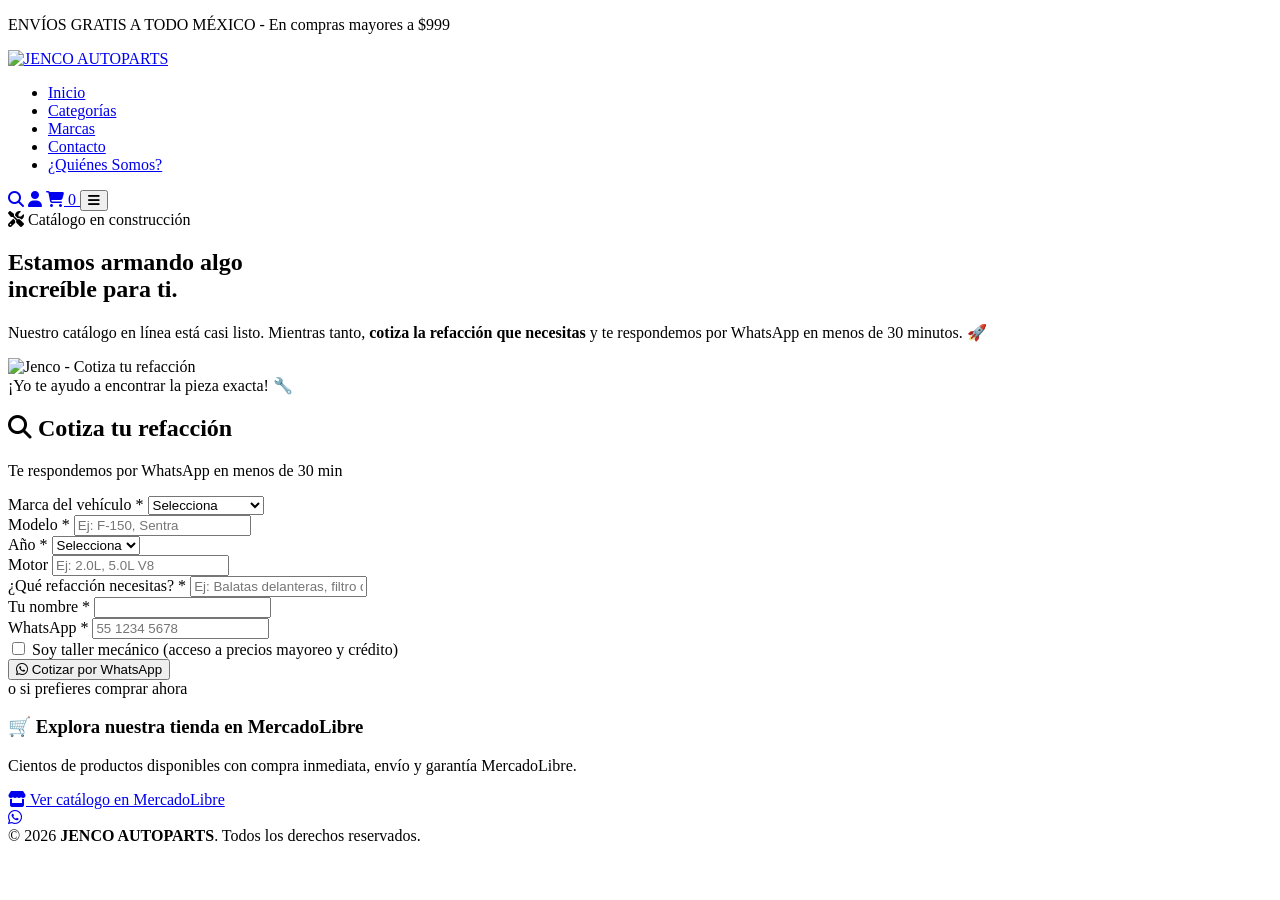
==== catalogo.html @ 68e2abe4 "Add files via upload" ====
<!DOCTYPE html>
<html lang="es">
<head>
  <meta charset="UTF-8">
  <meta name="viewport" content="width=device-width, initial-scale=1.0">
  <title>Catálogo — JENCO AUTOPARTS</title>
  <meta name="description" content="Estamos trabajando en nuestro catálogo en línea. Mientras tanto, cotiza tu refacción por WhatsApp y te respondemos en minutos.">

  <link rel="icon" type="image/png" href="assets/logos/jenco-iso-32.png">
  <link rel="preconnect" href="https://fonts.googleapis.com">
  <link rel="preconnect" href="https://fonts.gstatic.com" crossorigin>
  <link href="https://fonts.googleapis.com/css2?family=Bebas+Neue&family=Inter:wght@400;500;600;700&display=swap" rel="stylesheet">
  <link rel="stylesheet" href="https://cdnjs.cloudflare.com/ajax/libs/font-awesome/6.5.1/css/all.min.css">
  <link rel="stylesheet" href="css/styles.css">
  <link rel="stylesheet" href="css/catalogo.css">
</head>
<body>

  <!-- TOP BAR -->
  <div class="topbar">
    <p class="topbar__text">
      <span class="topbar__highlight">ENVÍOS GRATIS A TODO MÉXICO - </span> 
      En compras mayores a $999
    </p>
  </div>

  <!-- HEADER (idéntico al index) -->
  <header class="header">
    <div class="container header__container">
      <a href="index.html" class="header__logo" aria-label="Inicio - JENCO AUTOPARTS">
        <img src="assets/logos/jenco-logo-color.png" alt="JENCO AUTOPARTS">
      </a>
      <nav class="nav" id="mainNav">
        <ul class="nav__list">
          <li><a href="index.html" class="nav__link">Inicio</a></li>
          <li><a href="index.html#categorias" class="nav__link">Categorías</a></li>
          <li><a href="index.html#marcas" class="nav__link">Marcas</a></li>
          <li><a href="contacto.html" class="nav__link">Contacto</a></li>
          <li><a href="index.html#nosotros" class="nav__link">¿Quiénes Somos?</a></li>
        </ul>
      </nav>
      <div class="header__actions">
        <a href="catalogo.html" class="header__action" aria-label="Buscar"><i class="fas fa-search"></i></a>
        <a href="catalogo.html" class="header__action" aria-label="Mi cuenta"><i class="fas fa-user"></i></a>
        <a href="catalogo.html" class="header__action" aria-label="Carrito de compras">
          <i class="fas fa-shopping-cart"></i>
          <span class="cart-badge">0</span>
        </a>
        <button class="menu-toggle" id="menuToggle" aria-label="Menú"><i class="fas fa-bars"></i></button>
      </div>
    </div>
  </header>

  <main>

    <!-- ============================================
         CATÁLOGO EN CONSTRUCCIÓN + COTIZADOR
         ============================================ -->
    <section class="section catalogo-wip">
      <div class="container">

        <!-- Encabezado "en construcción" -->
        <div class="wip-header">
          <span class="wip-badge">
            <i class="fas fa-screwdriver-wrench"></i> Catálogo en construcción
          </span>
          <h1 class="wip-title">
            Estamos armando algo<br>
            <span class="wip-title-accent">increíble para ti.</span>
          </h1>
          <p class="wip-subtitle">
            Nuestro catálogo en línea está casi listo. Mientras tanto,
            <strong>cotiza la refacción que necesitas</strong> y te respondemos
            por WhatsApp en menos de 30 minutos. 🚀
          </p>
        </div>

        <!-- Cotizador + Jenco -->
        <div class="cotizador-wrap">

          <!-- Jenco a la izquierda -->
          <div class="cotizador-jenco">
            <img src="assets/jenco/jenco-pose-09.png" alt="Jenco - Cotiza tu refacción">
            <div class="cotizador-jenco__bubble">
              ¡Yo te ayudo a encontrar la pieza exacta! 🔧
            </div>
          </div>

          <!-- Formulario a la derecha -->
          <div class="cotizador-card" id="cotizar">
            <div class="cotizador-card__header">
              <h2><i class="fas fa-magnifying-glass"></i> Cotiza tu refacción</h2>
              <p>Te respondemos por WhatsApp en menos de 30 min</p>
            </div>

            <form class="cotizador-form" id="quoteForm">
              <div class="form-group">
                <label>Marca del vehículo *</label>
                <select name="marca" required>
                  <option value="">Selecciona</option>
                  <option>Ford</option><option>Chevrolet</option><option>Nissan</option>
                  <option>Toyota</option><option>Volkswagen</option><option>Honda</option>
                  <option>Mazda</option><option>Hyundai</option><option>Kia</option>
                  <option>Dodge</option><option>Jeep</option><option>Ram</option>
                  <option>Mitsubishi</option><option>Renault</option><option>Seat</option>
                  <option>BMW</option><option>Mercedes-Benz</option><option>Audi</option>
                  <option>Otra</option>
                </select>
              </div>

              <div class="form-group">
                <label>Modelo *</label>
                <input type="text" name="modelo" placeholder="Ej: F-150, Sentra" required>
              </div>

              <div class="form-group">
                <label>Año *</label>
                <select name="anio" required>
 		 <option value="">Selecciona</option>
 		 <option>2025</option><option>2024</option><option>2023</option>
  		<option>2022</option><option>2021</option><option>2020</option>
  		<option>2019</option><option>2018</option><option>2017</option>
  		<option>2016</option><option>2015</option><option>2014</option>
  		<option>2013</option><option>2012</option><option>2011</option>
  		<option>2010</option><option>2009</option><option>2008</option>
  		<option>2007</option><option>2006</option><option>2005</option>
  		<option>2004</option><option>2003</option><option>2002</option>
  		<option>2001</option><option>2000</option><option>1999</option>
  		<option>1998</option><option>1997</option><option>1996</option>
  		<option>1995</option>
	     </select>              
             </div>

              <div class="form-group">
                <label>Motor</label>
                <input type="text" name="motor" placeholder="Ej: 2.0L, 5.0L V8">
              </div>

              <div class="form-group form-group--full">
                <label>¿Qué refacción necesitas? *</label>
                <input type="text" name="refaccion" placeholder="Ej: Balatas delanteras, filtro de aire, batería" required>
              </div>

              <div class="form-group">
                <label>Tu nombre *</label>
                <input type="text" name="nombre" required>
              </div>

              <div class="form-group">
                <label>WhatsApp *</label>
                <input type="tel" name="telefono" placeholder="55 1234 5678" required>
              </div>

              <div class="form-group form-group--full checkbox-group">
                <label>
                  <input type="checkbox" name="es_taller" value="Sí">
                  Soy taller mecánico (acceso a precios mayoreo y crédito)
                </label>
              </div>

              <button type="submit" class="btn btn--primary btn--block">
                <i class="fab fa-whatsapp"></i> Cotizar por WhatsApp
              </button>
            </form>
          </div>

        </div>

      </div>

        <!-- Separador + opción MercadoLibre -->
        <div class="meli-divider">
          <span>o si prefieres comprar ahora</span>
        </div>

        <div class="meli-cta">
          <h3>🛒 Explora nuestra tienda en MercadoLibre</h3>
          <p>Cientos de productos disponibles con compra inmediata, envío y garantía MercadoLibre.</p>
          <a href="https://www.mercadolibre.com.mx/pagina/jencoautoparts"
             target="_blank" rel="noopener" class="btn btn--meli">
            <i class="fas fa-store"></i> Ver catálogo en MercadoLibre
          </a>
        </div>

    </section>

  </main>

  <!-- BOTÓN FLOTANTE WHATSAPP -->
  <a href="https://wa.me/525564530422?text=Hola%20JENCO,%20me%20interesa%20cotizar%20una%20refacción"
     target="_blank" rel="noopener" class="whatsapp-float" title="Cotiza por WhatsApp">
    <i class="fab fa-whatsapp"></i>
  </a>

  <!-- FOOTER -->
  <footer class="footer">
    <div class="container">
      <div class="footer__bottom">
        <div class="footer__copyright">
          © 2026 <strong>JENCO AUTOPARTS</strong>. Todos los derechos reservados.
        </div>
      </div>
    </div>
  </footer>

  <script src="js/main.js"></script>
  <script src="js/catalogo.js"></script>
</body>
</html>
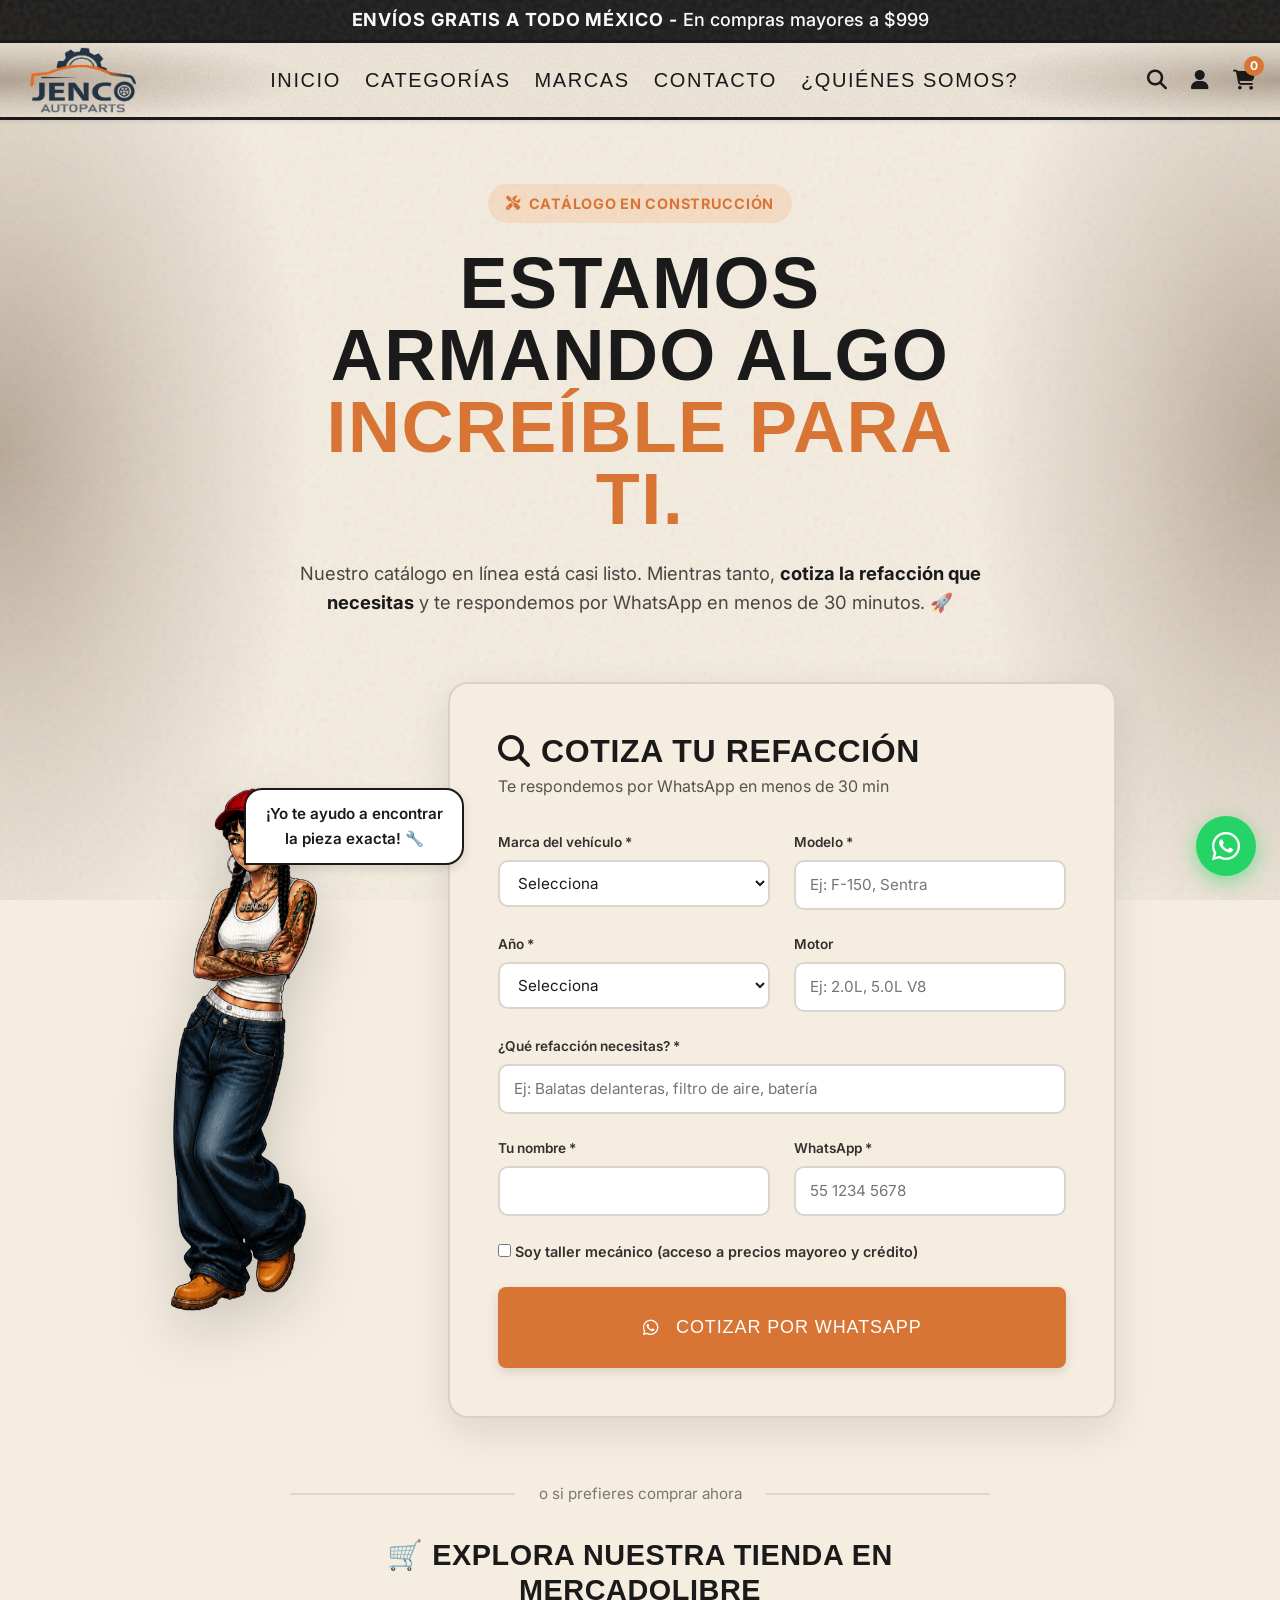
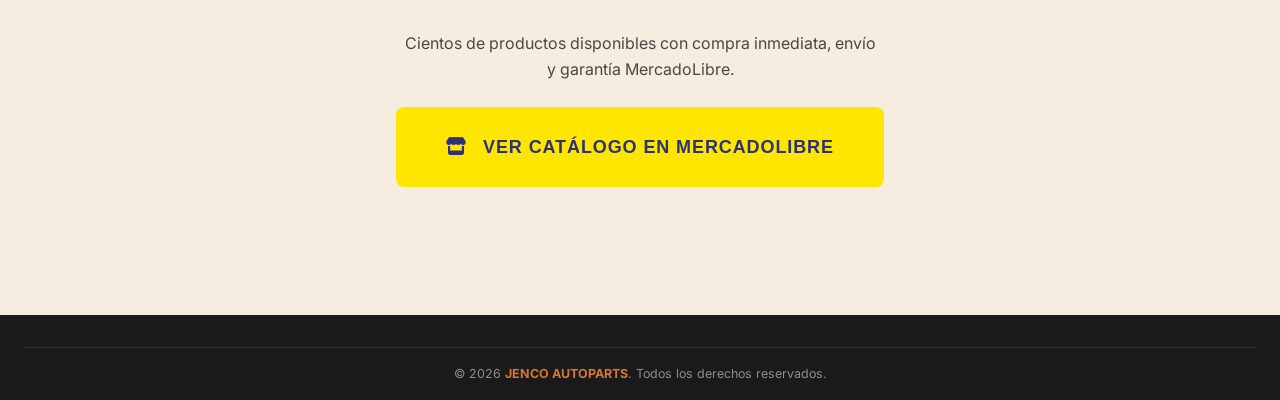
==== commit 00888a1d: "Add files via upload" ====
--- a/catalogo.html
+++ b/catalogo.html
@@ -6,7 +6,7 @@
   <title>Catálogo — JENCO AUTOPARTS</title>
   <meta name="description" content="Estamos trabajando en nuestro catálogo en línea. Mientras tanto, cotiza tu refacción por WhatsApp y te respondemos en minutos.">
 
-  <link rel="icon" type="image/png" href="assets/logos/jenco-iso-32.png">
+  <link rel="icon" type="image/png" href="logos/jenco-iso-32.png">
   <link rel="preconnect" href="https://fonts.googleapis.com">
   <link rel="preconnect" href="https://fonts.gstatic.com" crossorigin>
   <link href="https://fonts.googleapis.com/css2?family=Bebas+Neue&family=Inter:wght@400;500;600;700&display=swap" rel="stylesheet">
@@ -28,7 +28,7 @@
   <header class="header">
     <div class="container header__container">
       <a href="index.html" class="header__logo" aria-label="Inicio - JENCO AUTOPARTS">
-        <img src="assets/logos/jenco-logo-color.png" alt="JENCO AUTOPARTS">
+        <img src="logos/jenco-logo-color.png" alt="JENCO AUTOPARTS">
       </a>
       <nav class="nav" id="mainNav">
         <ul class="nav__list">
@@ -80,7 +80,7 @@
 
           <!-- Jenco a la izquierda -->
           <div class="cotizador-jenco">
-            <img src="assets/jenco/jenco-pose-09.png" alt="Jenco - Cotiza tu refacción">
+            <img src="jenco/jenco-pose-09.png" alt="Jenco - Cotiza tu refacción">
             <div class="cotizador-jenco__bubble">
               ¡Yo te ayudo a encontrar la pieza exacta! 🔧
             </div>
--- a/css/styles.css
+++ b/css/styles.css
@@ -0,0 +1,28 @@
+/* ============================================
+   JENCO AUTOPARTS - HOJA PRINCIPAL
+   Importa todos los demás archivos CSS
+   ============================================ */
+
+@import url('reset.css');
+@import url('variables.css');
+@import url('base.css');
+@import url('components.css');
+
+/* ============================================
+   JENCO AUTOPARTS - HOJA PRINCIPAL
+   ============================================ */
+
+@import url('reset.css');
+@import url('variables.css');
+@import url('base.css');
+@import url('components.css');
+@import url('hero.css');
+@import url('categorias.css');
+@import url('productos.css');
+@import url('marcas.css');
+@import url('beneficios.css');
+@import url('nosotros.css');
+@import url('contacto.css');   
+@import url('footer.css');
+
+
--- a/css/catalogo.css
+++ b/css/catalogo.css
@@ -0,0 +1,318 @@
+/* ============================================
+   CATÁLOGO EN CONSTRUCCIÓN
+   ============================================ */
+
+.catalogo-wip {
+  padding-top: var(--space-2xl);
+  padding-bottom: var(--space-2xl);
+}
+
+/* ---- Encabezado WIP ---- */
+.wip-header {
+  text-align: center;
+  max-width: 720px;
+  margin: 0 auto var(--space-2xl);
+}
+
+.wip-badge {
+  display: inline-flex;
+  align-items: center;
+  gap: 8px;
+  background-color: rgba(255, 107, 0, 0.12);
+  color: var(--color-orange);
+  font-weight: 700;
+  font-size: 0.9rem;
+  padding: 8px 18px;
+  border-radius: var(--radius-full);
+  text-transform: uppercase;
+  letter-spacing: 0.05em;
+  margin-bottom: var(--space-md);
+}
+
+.wip-title {
+  font-family: var(--font-display);
+  font-size: clamp(2.5rem, 6vw, 4.5rem);
+  line-height: 1;
+  color: var(--color-black);
+  margin-bottom: var(--space-md);
+}
+
+.wip-title-accent {
+  color: var(--color-orange);
+}
+
+.wip-subtitle {
+  font-size: 1.15rem;
+  color: rgba(0, 0, 0, 0.7);
+  line-height: 1.6;
+}
+
+.wip-subtitle strong {
+  color: var(--color-black);
+}
+
+/* ============================================
+   COTIZADOR + JENCO
+   ============================================ */
+
+.cotizador-wrap {
+  display: grid;
+  grid-template-columns: 0.8fr 1.2fr;
+  gap: var(--space-2xl);
+  align-items: center;
+  max-width: 1100px;
+  margin: 0 auto;
+}
+
+/* ---- Jenco ---- */
+.cotizador-jenco {
+  position: relative;
+  text-align: center;
+}
+
+.cotizador-jenco img {
+  width: 100%;
+  max-width: 380px;
+  height: auto;
+  filter: drop-shadow(0 20px 30px rgba(0, 0, 0, 0.18));
+}
+
+.cotizador-jenco__bubble {
+  position: absolute;
+  top: 0px;
+  right: -80px;
+  background-color: var(--color-white);
+  border: 2px solid var(--color-black);
+  border-radius: 18px;
+  padding: 12px 16px;
+  font-weight: 600;
+  font-size: 0.95rem;
+  max-width: 220px;
+  box-shadow: var(--shadow-md);
+}
+
+.cotizador-jenco__bubble::after {
+  content: '';
+  position: absolute;
+  bottom: -2px;
+  left: -2px;
+  width: 18px;
+  height: 18px;
+  background-color: var(--color-white);
+  border-right: 2px solid var(--color-black);
+  border-bottom: 2px solid var(--color-black);
+  transform: rotate(90deg);
+}
+
+/* ---- Tarjeta del formulario ---- */
+.cotizador-card {
+  background-color: var(--color-cream);
+  border: 2px solid rgba(70, 40, 15, 0.15);
+  border-radius: 20px;
+  padding: var(--space-xl);
+  box-shadow: 0 14px 40px rgba(0, 0, 0, 0.1);
+}
+
+.cotizador-card__header {
+  margin-bottom: var(--space-lg);
+}
+
+.cotizador-card__header h2 {
+  font-family: var(--font-display);
+  font-size: 2rem;
+  color: var(--color-black);
+  display: flex;
+  align-items: center;
+  gap: 10px;
+}
+
+.cotizador-card__header p {
+  color: rgba(0, 0, 0, 0.65);
+  margin-top: 4px;
+}
+
+/* ---- Formulario ---- */
+.cotizador-form {
+  display: grid;
+  grid-template-columns: 1fr 1fr;
+  gap: var(--space-md);
+}
+
+.form-group {
+  display: flex;
+  flex-direction: column;
+  gap: 6px;
+}
+
+.form-group--full {
+  grid-column: 1 / -1;
+}
+
+.form-group label {
+  font-size: 0.85rem;
+  font-weight: 600;
+  color: rgba(0, 0, 0, 0.8);
+}
+
+.form-group input,
+.form-group select {
+  font-family: var(--font-body);
+  font-size: 0.95rem;
+  padding: 11px 14px;
+  border: 2px solid rgba(70, 40, 15, 0.2);
+  border-radius: 10px;
+  background-color: var(--color-white);
+  color: var(--color-black);
+  transition: border-color 0.2s, box-shadow 0.2s;
+}
+
+.form-group input:focus,
+.form-group select:focus {
+  outline: none;
+  border-color: var(--color-orange);
+  box-shadow: 0 0 0 3px rgba(255, 107, 0, 0.15);
+}
+
+.checkbox-group label {
+  flex-direction: row;
+  align-items: center;
+  gap: 10px;
+  font-size: 0.9rem;
+  cursor: pointer;
+}
+
+.checkbox-group input {
+  width: auto;
+  padding: 0;
+}
+
+.btn--block {
+  width: 100%;
+  grid-column: 1 / -1;
+  justify-content: center;
+}
+
+/* ============================================
+   BOTÓN FLOTANTE WHATSAPP
+   ============================================ */
+
+.whatsapp-float {
+  position: fixed;
+  bottom: 24px;
+  right: 24px;
+  width: 60px;
+  height: 60px;
+  background-color: #25d366;
+  color: var(--color-white);
+  border-radius: 50%;
+  display: flex;
+  align-items: center;
+  justify-content: center;
+  font-size: 2rem;
+  box-shadow: 0 6px 20px rgba(37, 211, 102, 0.5);
+  z-index: 999;
+  transition: transform 0.2s;
+}
+
+.whatsapp-float:hover {
+  transform: scale(1.1);
+}
+
+/* ============================================
+   RESPONSIVE
+   ============================================ */
+
+@media (max-width: 900px) {
+  .cotizador-wrap {
+    grid-template-columns: 1fr;
+    gap: var(--space-lg);
+  }
+
+  .cotizador-jenco {
+    max-width: 280px;
+    margin: 0 auto;
+  }
+
+  .cotizador-jenco__bubble {
+    right: -20px;
+  }
+}
+
+@media (max-width: 600px) {
+  .cotizador-form {
+    grid-template-columns: 1fr;
+  }
+
+  .cotizador-card {
+    padding: var(--space-lg);
+  }
+}
+
+/* ============================================
+   SEPARADOR + CTA MERCADOLIBRE
+   ============================================ */
+
+.meli-divider {
+  display: flex;
+  align-items: center;
+  text-align: center;
+  max-width: 700px;
+  margin: var(--space-2xl) auto var(--space-lg);
+  color: rgba(0, 0, 0, 0.5);
+  font-size: 0.95rem;
+}
+
+.meli-divider::before,
+.meli-divider::after {
+  content: '';
+  flex: 1;
+  height: 2px;
+  background-color: rgba(70, 40, 15, 0.12);
+}
+
+.meli-divider span {
+  padding: 0 var(--space-md);
+  white-space: nowrap;
+}
+
+/* CTA MercadoLibre (centrado, sin recuadro) */
+.meli-cta {
+  max-width: 640px;
+  margin: 0 auto;
+  text-align: center;
+  display: flex;
+  flex-direction: column;
+  align-items: center;
+  gap: var(--space-md);
+}
+
+.meli-cta h3 {
+  font-family: var(--font-display);
+  font-size: 1.8rem;
+  color: var(--color-black);
+}
+
+.meli-cta p {
+  color: rgba(0, 0, 0, 0.7);
+  max-width: 480px;
+}
+
+.btn--meli {
+  background-color: #ffe600;
+  color: #2d3277;
+  white-space: nowrap;
+  font-weight: 700;
+}
+
+.btn--meli:hover {
+  background-color: #ffd700;
+  color: #2d3277;
+  transform: translateY(-2px);
+}
+
+/* Ocultar burbuja de Jenco solo en móvil */
+@media (max-width: 1024px) {
+  .cotizador-jenco__bubble {
+    display: none;
+  }
+}
